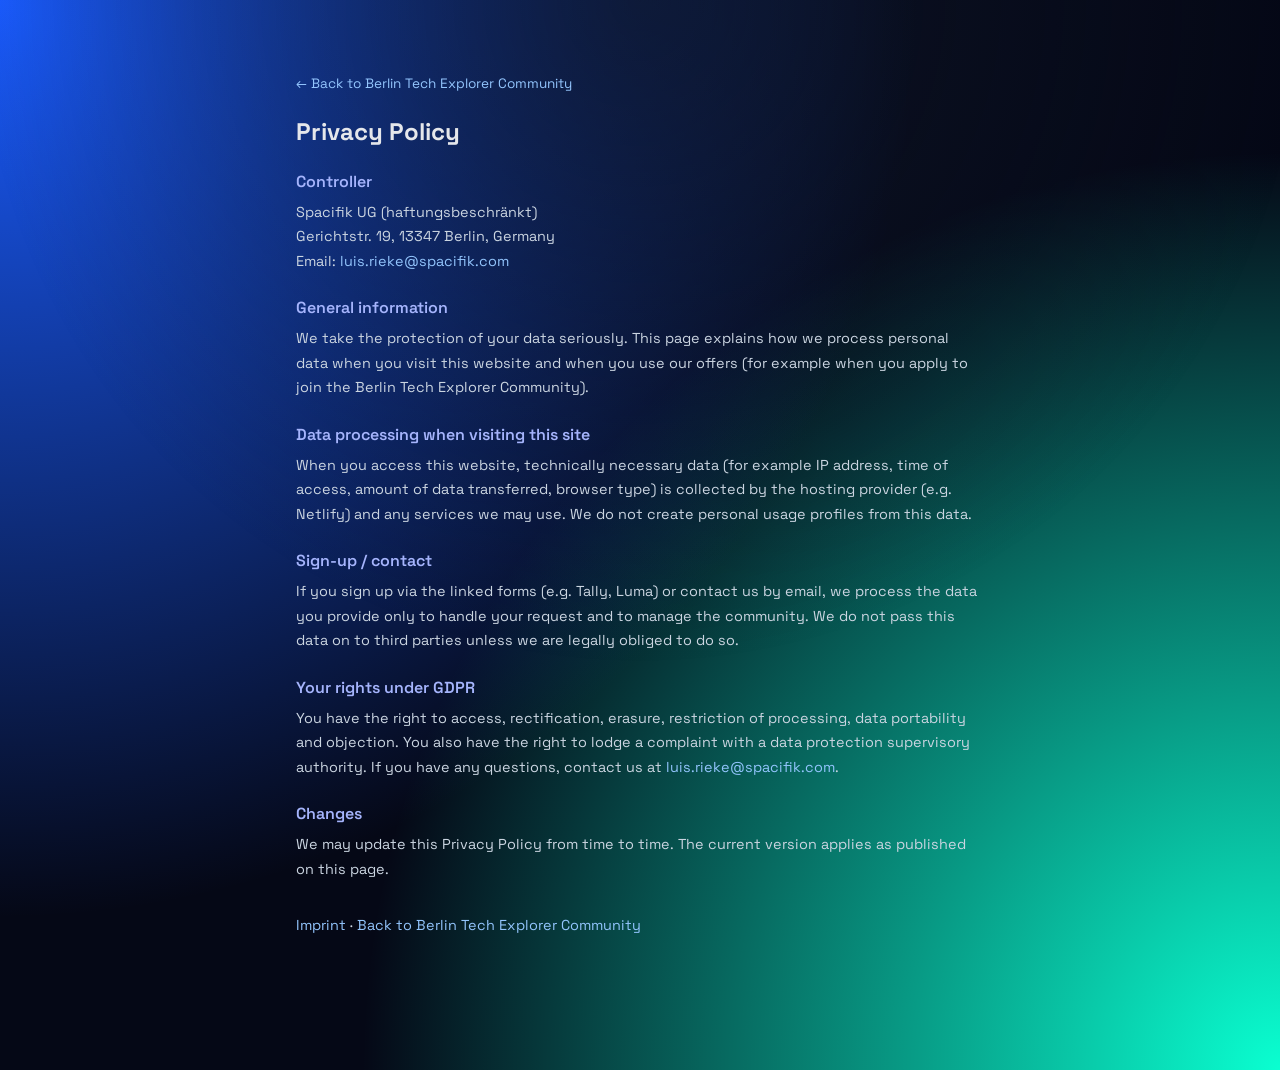
==== datenschutz.html @ fd666524 "imprint + data privacy" ====
<!DOCTYPE html>
<html lang="en">
<head>
  <meta charset="UTF-8" />
  <meta name="viewport" content="width=device-width, initial-scale=1.0" />
  <title>Privacy Policy – Berlin Tech Explorer Community</title>
  <link rel="icon" type="image/svg+xml" href="favicon.svg" />
  <link href="https://fonts.googleapis.com/css2?family=Space+Grotesk:wght@400;500;600;700&family=JetBrains+Mono:wght@400;600&display=swap" rel="stylesheet">
  <link rel="stylesheet" href="styles.css">
  <style>
    .legal-page { max-width: 720px; margin: 0 auto; padding: 2rem 1rem 4rem; }
    .legal-page h1 { font-size: 1.5rem; margin-bottom: 1.5rem; color: #e5e7eb; }
    .legal-page h2 { font-size: 1rem; font-weight: 600; color: #a5b4fc; margin: 1.5rem 0 0.5rem; }
    .legal-page p, .legal-page ul { font-size: 0.9rem; color: #cbd5e1; line-height: 1.7; margin-bottom: 0.75rem; }
    .legal-page a { color: #93c5fd; text-decoration: none; }
    .legal-page a:hover { text-decoration: underline; }
    .back-link { display: inline-block; margin-bottom: 1.5rem; font-size: 0.85rem; color: #94a3b8; }
  </style>
</head>
<body>
  <div class="legal-page">
    <a href="index.html" class="back-link">← Back to Berlin Tech Explorer Community</a>
    <h1>Privacy Policy</h1>

    <h2>Controller</h2>
    <p>Spacifik UG (haftungsbeschränkt)<br>Gerichtstr. 19, 13347 Berlin, Germany<br>Email: <a href="mailto:luis.rieke@spacifik.com">luis.rieke@spacifik.com</a></p>

    <h2>General information</h2>
    <p>We take the protection of your data seriously. This page explains how we process personal data when you visit this website and when you use our offers (for example when you apply to join the Berlin Tech Explorer Community).</p>

    <h2>Data processing when visiting this site</h2>
    <p>When you access this website, technically necessary data (for example IP address, time of access, amount of data transferred, browser type) is collected by the hosting provider (e.g. Netlify) and any services we may use. We do not create personal usage profiles from this data.</p>

    <h2>Sign-up / contact</h2>
    <p>If you sign up via the linked forms (e.g. Tally, Luma) or contact us by email, we process the data you provide only to handle your request and to manage the community. We do not pass this data on to third parties unless we are legally obliged to do so.</p>

    <h2>Your rights under GDPR</h2>
    <p>You have the right to access, rectification, erasure, restriction of processing, data portability and objection. You also have the right to lodge a complaint with a data protection supervisory authority. If you have any questions, contact us at <a href="mailto:luis.rieke@spacifik.com">luis.rieke@spacifik.com</a>.</p>

    <h2>Changes</h2>
    <p>We may update this Privacy Policy from time to time. The current version applies as published on this page.</p>

    <p style="margin-top: 2rem;"><a href="impressum.html">Imprint</a> · <a href="index.html">Back to Berlin Tech Explorer Community</a></p>
  </div>
</body>
</html>
---- styles.css ----
* {
  margin: 0;
  padding: 0;
  box-sizing: border-box;
}

body {
  font-family: 'Space Grotesk', system-ui, -apple-system, BlinkMacSystemFont, 'Segoe UI', sans-serif;
  background:
    radial-gradient(circle at top left, #1a5cff 0, transparent 55%),
    radial-gradient(circle at bottom right, #0affd1 0, transparent 55%),
    #050816;
  color: #e2e8f0;
  min-height: 100vh;
  padding: 2.5rem 1.5rem 3.5rem;
  display: flex;
  flex-direction: column;
  align-items: center;
}

body::before {
  content: '';
  position: fixed;
  inset: 0;
  background: radial-gradient(circle at top, rgba(15, 23, 42, 0.7), transparent 60%);
  pointer-events: none;
  z-index: -1;
}

header {
  text-align: center;
  margin-bottom: 3rem;
  max-width: 720px;
}

header h1 {
  font-size: clamp(2.6rem, 4vw, 3.2rem);
  font-weight: 700;
  letter-spacing: 0.03em;
  background: linear-gradient(120deg, #e5e7eb, #93c5fd, #a5f3fc);
  -webkit-background-clip: text;
  background-clip: text;
  color: transparent;
  margin-top: 0.8rem;
}

header p {
  font-size: 1.05rem;
  margin-top: 0.9rem;
  color: #94a3b8;
  line-height: 1.6;
}

.badge {
  display: inline-flex;
  align-items: center;
  gap: 0.5rem;
  padding: 0.25rem 0.8rem;
  border-radius: 999px;
  border: 1px solid rgba(148, 163, 184, 0.45);
  background: rgba(15, 23, 42, 0.7);
  font-size: 0.75rem;
  text-transform: uppercase;
  letter-spacing: 0.14em;
  color: #9ca3af;
  backdrop-filter: blur(18px);
}

.badge::before {
  content: '';
  width: 7px;
  height: 7px;
  border-radius: 999px;
  background: #22c55e;
  box-shadow: 0 0 12px rgba(34, 197, 94, 0.9);
}

.card-grid {
  width: 100%;
  max-width: 980px;
  margin: 0 auto;
  display: grid;
  grid-template-columns: repeat(3, minmax(0, 1fr));
  gap: 1.75rem;
}

@media (max-width: 960px) {
  .card-grid {
    grid-template-columns: repeat(2, minmax(0, 1fr));
  }
}

@media (max-width: 720px) {
  .card-grid {
    grid-template-columns: minmax(0, 1fr);
  }
}

.card {
  background: radial-gradient(circle at top left, rgba(56, 189, 248, 0.12), transparent 60%),
    rgba(15, 23, 42, 0.88);
  border-radius: 1.5rem;
  padding: 1.75rem 1.7rem 1.6rem;
  border: 1px solid rgba(148, 163, 184, 0.4);
  box-shadow:
    0 24px 60px rgba(15, 23, 42, 0.85),
    0 0 0 1px rgba(15, 23, 42, 0.9) inset;
  position: relative;
  overflow: hidden;
}

.card::after {
  content: '';
  position: absolute;
  inset: 0;
  background-image: radial-gradient(circle at 10% 0%, rgba(148, 163, 184, 0.12), transparent 55%),
    linear-gradient(135deg, rgba(148, 163, 184, 0.08) 0, transparent 35%);
  mix-blend-mode: screen;
  opacity: 0.9;
  pointer-events: none;
}

.card h2,
.card h3 {
  position: relative;
  z-index: 1;
}

.card h2 {
  font-size: 1.35rem;
  font-weight: 600;
  margin-bottom: 0.85rem;
  color: #e5e7eb;
}

.card h3 {
  font-size: 0.95rem;
  font-weight: 600;
  text-transform: uppercase;
  letter-spacing: 0.12em;
  color: #a5b4fc;
  margin: 1.25rem 0 0.75rem;
}

.card p,
.card ul {
  position: relative;
  z-index: 1;
}

.card p {
  font-size: 0.95rem;
  margin-bottom: 1rem;
  color: #cbd5f5;
  line-height: 1.7;
}

ul {
  padding-left: 1.1rem;
  margin-bottom: 0.5rem;
}

li {
  margin-bottom: 0.4rem;
  font-size: 0.92rem;
  color: #cbd5f5;
  line-height: 1.5;
}

.city-list {
  display: flex;
  flex-direction: column;
  gap: 0.45rem;
  margin: 0.75rem 0 1.1rem;
}

.city-tag {
  display: flex;
  flex-direction: column;
  align-items: flex-start;
  padding: 0.55rem 0.75rem;
  border-radius: 0.9rem;
  border: 1px solid rgba(148, 163, 184, 0.4);
  background: radial-gradient(circle at top left, rgba(59, 130, 246, 0.2), transparent 55%);
}

.city-tag .city {
  font-size: 0.86rem;
  font-weight: 600;
  text-transform: uppercase;
  letter-spacing: 0.16em;
  color: #e5e7eb;
}

.city-tag .meta {
  font-size: 0.8rem;
  color: #9ca3af;
  margin-top: 0.15rem;
}

.cta {
  position: relative;
  z-index: 1;
  display: inline-flex;
  flex-direction: column;
  align-items: flex-start;
  gap: 0.15rem;
  margin-top: 1.1rem;
  padding: 0.9rem 1.1rem;
  border-radius: 0.9rem;
  background: linear-gradient(120deg, #22c55e, #0ea5e9);
  color: #020617;
  text-decoration: none;
  font-size: 0.95rem;
  font-weight: 600;
  box-shadow: 0 14px 30px rgba(34, 197, 94, 0.45);
  transform: translateY(0);
  transition:
    transform 150ms ease-out,
    box-shadow 150ms ease-out,
    filter 150ms ease-out;
}

.cta:hover {
  transform: translateY(-1px);
  box-shadow: 0 20px 40px rgba(34, 197, 94, 0.6);
  filter: saturate(1.15);
}

.cta-meta {
  font-family: 'JetBrains Mono', ui-monospace, SFMono-Regular, Menlo, Monaco, Consolas, 'Liberation Mono', 'Courier New',
    monospace;
  font-size: 0.7rem;
  text-transform: uppercase;
  letter-spacing: 0.14em;
  opacity: 0.9;
}

footer {
  text-align: center;
  margin-top: 4rem;
}

.footer-credit {
  display: inline-block;
  font-size: 0.95rem;
  color: #e2e8f0;
  margin: 0.75rem auto 0;
  padding: 0.5rem 1rem;
  border-radius: 999px;
  background: rgba(2, 6, 23, 0.85);
  border: 1px solid rgba(148, 163, 184, 0.25);
  backdrop-filter: blur(10px);
  letter-spacing: 0.02em;
  font-weight: 500;
  box-shadow: 0 4px 12px rgba(0, 0, 0, 0.4);
}

.footer-credit a {
  color: #f0fdfa;
  text-decoration: none;
  font-weight: 600;
  transition: color 0.15s ease;
}

.footer-credit a:hover {
  color: #fff;
}

.footer-legal {
  margin-top: 1rem;
  font-size: 0.8rem;
  color: #64748b;
  letter-spacing: 0.02em;
}

.footer-legal a {
  color: #94a3b8;
  text-decoration: none;
  transition: color 0.15s ease;
}

.footer-legal a:hover {
  color: #cbd5e1;
}

.footer-legal-sep {
  color: #475569;
  pointer-events: none;
}

/* Event hero banner */
.event-hero {
  width: 100%;
  max-width: 980px;
  margin: 0 auto 2.5rem;
  background: radial-gradient(circle at top left, rgba(56, 189, 248, 0.18), transparent 60%),
    rgba(15, 23, 42, 0.94);
  border-radius: 1.75rem;
  border: 1px solid rgba(148, 163, 184, 0.5);
  box-shadow:
    0 28px 70px rgba(15, 23, 42, 0.9),
    0 0 0 1px rgba(15, 23, 42, 0.95) inset;
  padding: 1.6rem 1.6rem 1.7rem;
  position: relative;
  overflow: hidden;
}

.event-hero::after {
  content: '';
  position: absolute;
  inset: 0;
  background-image:
    radial-gradient(circle at 0% 0%, rgba(148, 163, 184, 0.18), transparent 55%),
    linear-gradient(135deg, rgba(148, 163, 184, 0.12) 0, transparent 40%);
  mix-blend-mode: screen;
  opacity: 0.9;
  pointer-events: none;
}

.event-hero-content {
  position: relative;
  z-index: 1;
}

.event-tag {
  display: inline-flex;
  align-items: center;
  gap: 0.4rem;
  padding: 0.25rem 0.7rem;
  border-radius: 999px;
  border: 1px solid rgba(148, 163, 184, 0.6);
  background: rgba(15, 23, 42, 0.85);
  font-size: 0.7rem;
  text-transform: uppercase;
  letter-spacing: 0.14em;
  color: #9ca3af;
  margin-bottom: 0.7rem;
}

.event-tag::before {
  content: '';
  width: 7px;
  height: 7px;
  border-radius: 999px;
  background: #f97316;
  box-shadow: 0 0 12px rgba(249, 115, 22, 0.9);
}

.event-hero h2 {
  font-size: clamp(1.65rem, 3vw, 2rem);
  font-weight: 600;
  color: #e5e7eb;
  margin-bottom: 0.6rem;
}

.event-subtitle {
  font-size: 0.98rem;
  color: #cbd5f5;
  line-height: 1.7;
  max-width: 44rem;
  margin-bottom: 1.1rem;
}

.event-meta {
  display: grid;
  grid-template-columns: repeat(3, minmax(0, 1fr));
  gap: 0.85rem;
  margin-bottom: 1rem;
}

.event-meta-item {
  padding: 0.7rem 0.8rem;
  border-radius: 0.9rem;
  border: 1px solid rgba(148, 163, 184, 0.45);
  background: radial-gradient(circle at top left, rgba(59, 130, 246, 0.13), transparent 60%);
}

.event-meta-item .label {
  display: block;
  font-size: 0.7rem;
  text-transform: uppercase;
  letter-spacing: 0.16em;
  color: #9ca3af;
  margin-bottom: 0.15rem;
}

.event-meta-item .value {
  font-size: 0.86rem;
  color: #e5e7eb;
}

.event-points {
  margin: 0.85rem 0 1.1rem;
  padding-left: 1.1rem;
}

.event-points li {
  font-size: 0.9rem;
}

.event-actions {
  display: flex;
  flex-wrap: wrap;
  gap: 0.75rem;
  align-items: center;
}

.event-cta {
  margin-top: 0.4rem;
}

@media (max-width: 720px) {
  .event-hero {
    padding: 1.25rem 1.1rem 1.35rem;
    margin-bottom: 2.2rem;
  }

  .event-meta {
    grid-template-columns: minmax(0, 1fr);
  }

  .event-subtitle {
    font-size: 0.94rem;
  }
}
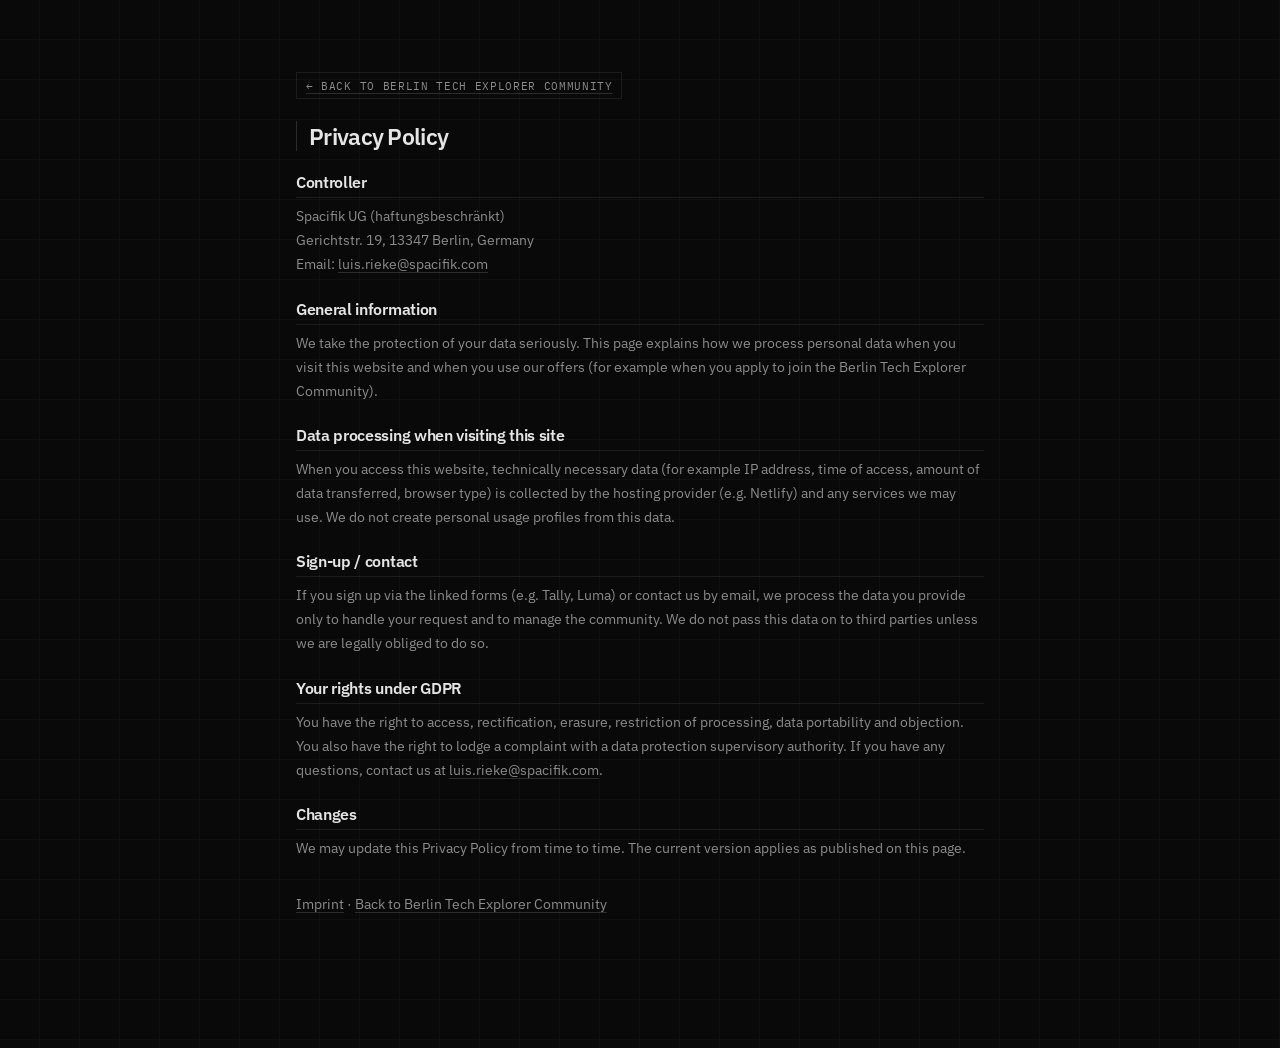
==== commit 39f9f9cf: "redesign + calendar added" ====
--- a/datenschutz.html
+++ b/datenschutz.html
@@ -5,17 +5,8 @@
   <meta name="viewport" content="width=device-width, initial-scale=1.0" />
   <title>Privacy Policy – Berlin Tech Explorer Community</title>
   <link rel="icon" type="image/svg+xml" href="favicon.svg" />
-  <link href="https://fonts.googleapis.com/css2?family=Space+Grotesk:wght@400;500;600;700&family=JetBrains+Mono:wght@400;600&display=swap" rel="stylesheet">
+  <link href="https://fonts.googleapis.com/css2?family=IBM+Plex+Mono:wght@400;500;600&family=IBM+Plex+Sans:wght@400;500;600&display=swap" rel="stylesheet">
   <link rel="stylesheet" href="styles.css">
-  <style>
-    .legal-page { max-width: 720px; margin: 0 auto; padding: 2rem 1rem 4rem; }
-    .legal-page h1 { font-size: 1.5rem; margin-bottom: 1.5rem; color: #e5e7eb; }
-    .legal-page h2 { font-size: 1rem; font-weight: 600; color: #a5b4fc; margin: 1.5rem 0 0.5rem; }
-    .legal-page p, .legal-page ul { font-size: 0.9rem; color: #cbd5e1; line-height: 1.7; margin-bottom: 0.75rem; }
-    .legal-page a { color: #93c5fd; text-decoration: none; }
-    .legal-page a:hover { text-decoration: underline; }
-    .back-link { display: inline-block; margin-bottom: 1.5rem; font-size: 0.85rem; color: #94a3b8; }
-  </style>
 </head>
 <body>
   <div class="legal-page">
--- a/styles.css
+++ b/styles.css
@@ -1,3 +1,16 @@
+:root {
+  --bg: #090909;
+  --surface: #090909;
+  --grid-line: rgba(255, 255, 255, 0.028);
+  --text: #e5e5e5;
+  --text-muted: #8c8c8c;
+  --text-dim: #5c5c5c;
+  --border: rgba(255, 255, 255, 0.08);
+  --border-strong: rgba(255, 255, 255, 0.14);
+  --mono: 'IBM Plex Mono', 'JetBrains Mono', ui-monospace, monospace;
+  --sans: 'IBM Plex Sans', system-ui, sans-serif;
+}
+
 * {
   margin: 0;
   padding: 0;
@@ -5,12 +18,14 @@
 }
 
 body {
-  font-family: 'Space Grotesk', system-ui, -apple-system, BlinkMacSystemFont, 'Segoe UI', sans-serif;
-  background:
-    radial-gradient(circle at top left, #1a5cff 0, transparent 55%),
-    radial-gradient(circle at bottom right, #0affd1 0, transparent 55%),
-    #050816;
-  color: #e2e8f0;
+  font-family: var(--sans);
+  background-color: var(--bg);
+  background-image:
+    linear-gradient(var(--grid-line) 1px, transparent 1px),
+    linear-gradient(90deg, var(--grid-line) 1px, transparent 1px);
+  background-size: 40px 40px, 40px 40px;
+  background-position: -1px -1px;
+  color: var(--text);
   min-height: 100vh;
   padding: 2.5rem 1.5rem 3.5rem;
   display: flex;
@@ -18,61 +33,71 @@
   align-items: center;
 }
 
-body::before {
-  content: '';
-  position: fixed;
-  inset: 0;
-  background: radial-gradient(circle at top, rgba(15, 23, 42, 0.7), transparent 60%);
-  pointer-events: none;
-  z-index: -1;
-}
-
 header {
-  text-align: center;
-  margin-bottom: 3rem;
+  text-align: left;
+  margin-bottom: 2.5rem;
   max-width: 720px;
+  width: 100%;
+  padding-left: 0.75rem;
+  border-left: 1px solid var(--border-strong);
+  position: relative;
 }
 
 header h1 {
-  font-size: clamp(2.6rem, 4vw, 3.2rem);
-  font-weight: 700;
-  letter-spacing: 0.03em;
-  background: linear-gradient(120deg, #e5e7eb, #93c5fd, #a5f3fc);
-  -webkit-background-clip: text;
-  background-clip: text;
-  color: transparent;
-  margin-top: 0.8rem;
+  font-size: clamp(1.85rem, 4vw, 2.5rem);
+  font-weight: 600;
+  letter-spacing: -0.03em;
+  color: var(--text);
+  margin-top: 0.5rem;
+  line-height: 1.15;
 }
 
 header p {
-  font-size: 1.05rem;
-  margin-top: 0.9rem;
-  color: #94a3b8;
-  line-height: 1.6;
+  font-size: 0.98rem;
+  margin-top: 0.75rem;
+  color: var(--text-muted);
+  line-height: 1.65;
+  max-width: 62ch;
+}
+
+header .header-luma-cta {
+  margin-top: 1.25rem;
+  align-items: flex-start;
+  text-align: left;
 }
 
 .badge {
   display: inline-flex;
   align-items: center;
-  gap: 0.5rem;
-  padding: 0.25rem 0.8rem;
-  border-radius: 999px;
-  border: 1px solid rgba(148, 163, 184, 0.45);
-  background: rgba(15, 23, 42, 0.7);
-  font-size: 0.75rem;
-  text-transform: uppercase;
-  letter-spacing: 0.14em;
-  color: #9ca3af;
-  backdrop-filter: blur(18px);
+  gap: 0.45rem;
+  padding: 0.3rem 0.55rem;
+  border-radius: 0;
+  border: 1px solid var(--border);
+  background: transparent;
+  font-family: var(--mono);
+  font-size: 0.62rem;
+  text-transform: uppercase;
+  letter-spacing: 0.16em;
+  color: var(--text-dim);
 }
 
 .badge::before {
   content: '';
-  width: 7px;
-  height: 7px;
-  border-radius: 999px;
-  background: #22c55e;
-  box-shadow: 0 0 12px rgba(34, 197, 94, 0.9);
+  width: 5px;
+  height: 5px;
+  border-radius: 0;
+  background: var(--text-dim);
+}
+
+.card-label {
+  display: block;
+  font-family: var(--mono);
+  font-size: 0.62rem;
+  font-weight: 500;
+  letter-spacing: 0.18em;
+  text-transform: uppercase;
+  color: var(--text-dim);
+  margin-bottom: 0.45rem;
 }
 
 .card-grid {
@@ -81,7 +106,10 @@
   margin: 0 auto;
   display: grid;
   grid-template-columns: repeat(3, minmax(0, 1fr));
-  gap: 1.75rem;
+  gap: 1px;
+  background: var(--border);
+  border: 1px solid var(--border);
+  padding: 1px;
 }
 
 @media (max-width: 960px) {
@@ -97,27 +125,13 @@
 }
 
 .card {
-  background: radial-gradient(circle at top left, rgba(56, 189, 248, 0.12), transparent 60%),
-    rgba(15, 23, 42, 0.88);
-  border-radius: 1.5rem;
-  padding: 1.75rem 1.7rem 1.6rem;
-  border: 1px solid rgba(148, 163, 184, 0.4);
-  box-shadow:
-    0 24px 60px rgba(15, 23, 42, 0.85),
-    0 0 0 1px rgba(15, 23, 42, 0.9) inset;
-  position: relative;
-  overflow: hidden;
-}
-
-.card::after {
-  content: '';
-  position: absolute;
-  inset: 0;
-  background-image: radial-gradient(circle at 10% 0%, rgba(148, 163, 184, 0.12), transparent 55%),
-    linear-gradient(135deg, rgba(148, 163, 184, 0.08) 0, transparent 35%);
-  mix-blend-mode: screen;
-  opacity: 0.9;
-  pointer-events: none;
+  background: var(--surface);
+  border-radius: 0;
+  padding: 1.5rem 1.4rem 1.4rem;
+  border: none;
+  box-shadow: none;
+  position: relative;
+  overflow: visible;
 }
 
 .card h2,
@@ -127,19 +141,23 @@
 }
 
 .card h2 {
-  font-size: 1.35rem;
-  font-weight: 600;
-  margin-bottom: 0.85rem;
-  color: #e5e7eb;
+  font-size: 1.1rem;
+  font-weight: 600;
+  margin-bottom: 0.65rem;
+  color: var(--text);
+  letter-spacing: -0.02em;
 }
 
 .card h3 {
-  font-size: 0.95rem;
-  font-weight: 600;
-  text-transform: uppercase;
-  letter-spacing: 0.12em;
-  color: #a5b4fc;
-  margin: 1.25rem 0 0.75rem;
+  font-family: var(--mono);
+  font-size: 0.68rem;
+  font-weight: 500;
+  text-transform: uppercase;
+  letter-spacing: 0.14em;
+  color: var(--text-dim);
+  margin: 1rem 0 0.55rem;
+  padding-top: 0.75rem;
+  border-top: 1px solid var(--border);
 }
 
 .card p,
@@ -149,53 +167,74 @@
 }
 
 .card p {
-  font-size: 0.95rem;
-  margin-bottom: 1rem;
-  color: #cbd5f5;
-  line-height: 1.7;
+  font-size: 0.92rem;
+  margin-bottom: 0.85rem;
+  color: var(--text-muted);
+  line-height: 1.65;
 }
 
 ul {
-  padding-left: 1.1rem;
+  padding-left: 0;
   margin-bottom: 0.5rem;
+  list-style: none;
 }
 
 li {
-  margin-bottom: 0.4rem;
-  font-size: 0.92rem;
-  color: #cbd5f5;
-  line-height: 1.5;
+  margin-bottom: 0.5rem;
+  font-size: 0.88rem;
+  color: var(--text-muted);
+  line-height: 1.55;
+  padding-left: 0.85rem;
+  position: relative;
+}
+
+li::before {
+  content: '–';
+  position: absolute;
+  left: 0;
+  font-family: var(--mono);
+  font-size: 0.7rem;
+  color: var(--text-dim);
 }
 
 .city-list {
   display: flex;
   flex-direction: column;
-  gap: 0.45rem;
-  margin: 0.75rem 0 1.1rem;
+  gap: 0;
+  margin: 0.55rem 0 0.9rem;
+  border: 1px solid var(--border);
 }
 
 .city-tag {
-  display: flex;
-  flex-direction: column;
-  align-items: flex-start;
-  padding: 0.55rem 0.75rem;
-  border-radius: 0.9rem;
-  border: 1px solid rgba(148, 163, 184, 0.4);
-  background: radial-gradient(circle at top left, rgba(59, 130, 246, 0.2), transparent 55%);
+  display: grid;
+  grid-template-columns: auto 1fr;
+  align-items: baseline;
+  gap: 0.65rem 1rem;
+  padding: 0.55rem 0.65rem;
+  border-radius: 0;
+  border: none;
+  border-bottom: 1px solid var(--border);
+  background: transparent;
+}
+
+.city-tag:last-child {
+  border-bottom: none;
 }
 
 .city-tag .city {
-  font-size: 0.86rem;
-  font-weight: 600;
-  text-transform: uppercase;
-  letter-spacing: 0.16em;
-  color: #e5e7eb;
+  font-family: var(--mono);
+  font-size: 0.68rem;
+  font-weight: 600;
+  text-transform: uppercase;
+  letter-spacing: 0.12em;
+  color: var(--text);
 }
 
 .city-tag .meta {
-  font-size: 0.8rem;
-  color: #9ca3af;
-  margin-top: 0.15rem;
+  font-family: var(--mono);
+  font-size: 0.65rem;
+  color: var(--text-dim);
+  letter-spacing: 0.03em;
 }
 
 .cta {
@@ -204,223 +243,221 @@
   display: inline-flex;
   flex-direction: column;
   align-items: flex-start;
-  gap: 0.15rem;
-  margin-top: 1.1rem;
-  padding: 0.9rem 1.1rem;
-  border-radius: 0.9rem;
-  background: linear-gradient(120deg, #22c55e, #0ea5e9);
-  color: #020617;
+  gap: 0.2rem;
+  margin-top: 0.9rem;
+  padding: 0.65rem 0.85rem;
+  border-radius: 0;
+  background: transparent;
+  border: 1px solid var(--border-strong);
+  color: var(--text);
   text-decoration: none;
-  font-size: 0.95rem;
-  font-weight: 600;
-  box-shadow: 0 14px 30px rgba(34, 197, 94, 0.45);
-  transform: translateY(0);
+  font-family: var(--mono);
+  font-size: 0.75rem;
+  font-weight: 500;
+  letter-spacing: 0.08em;
+  text-transform: uppercase;
   transition:
-    transform 150ms ease-out,
-    box-shadow 150ms ease-out,
-    filter 150ms ease-out;
+    background 120ms ease,
+    border-color 120ms ease,
+    color 120ms ease;
 }
 
 .cta:hover {
-  transform: translateY(-1px);
-  box-shadow: 0 20px 40px rgba(34, 197, 94, 0.6);
-  filter: saturate(1.15);
+  background: rgba(255, 255, 255, 0.04);
+  border-color: rgba(255, 255, 255, 0.22);
+  color: var(--text);
 }
 
 .cta-meta {
-  font-family: 'JetBrains Mono', ui-monospace, SFMono-Regular, Menlo, Monaco, Consolas, 'Liberation Mono', 'Courier New',
-    monospace;
-  font-size: 0.7rem;
+  font-family: var(--mono);
+  font-size: 0.58rem;
   text-transform: uppercase;
   letter-spacing: 0.14em;
-  opacity: 0.9;
+  color: var(--text-dim);
 }
 
 footer {
   text-align: center;
-  margin-top: 4rem;
+  margin-top: 3rem;
+  padding-top: 1.75rem;
+  border-top: 1px solid var(--border);
+  width: 100%;
+  max-width: 980px;
+}
+
+.profile-img {
+  width: 80px;
+  height: 80px;
+  border-radius: 0;
+  object-fit: cover;
+  margin: 0 auto 0.85rem;
+  display: block;
+  border: 1px solid var(--border-strong);
 }
 
 .footer-credit {
   display: inline-block;
-  font-size: 0.95rem;
-  color: #e2e8f0;
-  margin: 0.75rem auto 0;
-  padding: 0.5rem 1rem;
-  border-radius: 999px;
-  background: rgba(2, 6, 23, 0.85);
-  border: 1px solid rgba(148, 163, 184, 0.25);
-  backdrop-filter: blur(10px);
-  letter-spacing: 0.02em;
+  font-size: 0.88rem;
+  color: var(--text-muted);
+  margin: 0.4rem auto 0;
+  padding: 0.35rem 0.65rem;
+  border-radius: 0;
+  background: transparent;
+  border: none;
+  letter-spacing: 0.01em;
   font-weight: 500;
-  box-shadow: 0 4px 12px rgba(0, 0, 0, 0.4);
 }
 
 .footer-credit a {
-  color: #f0fdfa;
+  color: var(--text);
   text-decoration: none;
-  font-weight: 600;
-  transition: color 0.15s ease;
+  border-bottom: 1px solid var(--border-strong);
+  transition: border-color 0.15s ease, color 0.15s ease;
 }
 
 .footer-credit a:hover {
-  color: #fff;
+  color: var(--text);
+  border-bottom-color: var(--text-muted);
 }
 
 .footer-legal {
-  margin-top: 1rem;
-  font-size: 0.8rem;
-  color: #64748b;
-  letter-spacing: 0.02em;
+  margin-top: 0.85rem;
+  font-family: var(--mono);
+  font-size: 0.68rem;
+  color: var(--text-dim);
+  letter-spacing: 0.05em;
 }
 
 .footer-legal a {
-  color: #94a3b8;
+  color: var(--text-muted);
   text-decoration: none;
   transition: color 0.15s ease;
 }
 
 .footer-legal a:hover {
-  color: #cbd5e1;
+  color: var(--text);
 }
 
 .footer-legal-sep {
-  color: #475569;
+  color: var(--border-strong);
   pointer-events: none;
 }
 
-/* Event hero banner */
-.event-hero {
+/* Supported events section */
+.supported-events {
   width: 100%;
   max-width: 980px;
-  margin: 0 auto 2.5rem;
-  background: radial-gradient(circle at top left, rgba(56, 189, 248, 0.18), transparent 60%),
-    rgba(15, 23, 42, 0.94);
-  border-radius: 1.75rem;
-  border: 1px solid rgba(148, 163, 184, 0.5);
-  box-shadow:
-    0 28px 70px rgba(15, 23, 42, 0.9),
-    0 0 0 1px rgba(15, 23, 42, 0.95) inset;
-  padding: 1.6rem 1.6rem 1.7rem;
-  position: relative;
-  overflow: hidden;
-}
-
-.event-hero::after {
-  content: '';
-  position: absolute;
-  inset: 0;
-  background-image:
-    radial-gradient(circle at 0% 0%, rgba(148, 163, 184, 0.18), transparent 55%),
-    linear-gradient(135deg, rgba(148, 163, 184, 0.12) 0, transparent 40%);
-  mix-blend-mode: screen;
-  opacity: 0.9;
-  pointer-events: none;
-}
-
-.event-hero-content {
+  margin: 0 auto 0;
+  background: var(--surface);
+  border-radius: 0;
+  border: 1px solid var(--border);
+  border-top: none;
+  padding: 1.35rem 1.35rem 1.45rem;
+  position: relative;
+  overflow: visible;
+  text-align: left;
+}
+
+.supported-events-content {
   position: relative;
   z-index: 1;
-}
-
-.event-tag {
+  padding-left: 0.65rem;
+  border-left: 1px solid var(--border);
+}
+
+.supported-events h2 {
+  font-size: clamp(1.05rem, 2.5vw, 1.3rem);
+  font-weight: 600;
+  color: var(--text);
+  margin-bottom: 0.4rem;
+  letter-spacing: -0.02em;
+}
+
+.supported-events-subtitle {
+  font-size: 0.9rem;
+  color: var(--text-muted);
+  line-height: 1.65;
+  margin-bottom: 1rem;
+  max-width: 52ch;
+}
+
+@media (max-width: 720px) {
+  .supported-events {
+    padding: 1.1rem 1rem 1.2rem;
+  }
+
+  header {
+    text-align: left;
+  }
+}
+
+/* Legal pages (impressum, datenschutz) */
+.legal-page {
+  max-width: 720px;
+  margin: 0 auto;
+  padding: 2rem 1rem 4rem;
+  text-align: left;
+  width: 100%;
+}
+
+.legal-page h1 {
+  font-size: 1.45rem;
+  margin-bottom: 1.35rem;
+  color: var(--text);
+  font-weight: 600;
+  letter-spacing: -0.03em;
+  border-left: 1px solid var(--border-strong);
+  padding-left: 0.75rem;
+}
+
+.legal-page h2 {
+  font-family: var(--sans);
+  font-size: 1rem;
+  font-weight: 600;
+  letter-spacing: -0.02em;
+  color: var(--text);
+  margin: 1.35rem 0 0.45rem;
+  padding-bottom: 0.3rem;
+  border-bottom: 1px solid var(--border);
+}
+
+.legal-page p,
+.legal-page ul {
+  font-size: 0.88rem;
+  color: var(--text-muted);
+  line-height: 1.7;
+  margin-bottom: 0.7rem;
+}
+
+.legal-page a {
+  color: var(--text-muted);
+  text-decoration: underline;
+  text-decoration-color: var(--border-strong);
+  text-underline-offset: 3px;
+}
+
+.legal-page a:hover {
+  color: var(--text);
+  text-decoration-color: var(--text-dim);
+}
+
+.back-link {
   display: inline-flex;
   align-items: center;
-  gap: 0.4rem;
-  padding: 0.25rem 0.7rem;
-  border-radius: 999px;
-  border: 1px solid rgba(148, 163, 184, 0.6);
-  background: rgba(15, 23, 42, 0.85);
+  margin-bottom: 1.35rem;
+  font-family: var(--mono);
   font-size: 0.7rem;
-  text-transform: uppercase;
-  letter-spacing: 0.14em;
-  color: #9ca3af;
-  margin-bottom: 0.7rem;
-}
-
-.event-tag::before {
-  content: '';
-  width: 7px;
-  height: 7px;
-  border-radius: 999px;
-  background: #f97316;
-  box-shadow: 0 0 12px rgba(249, 115, 22, 0.9);
-}
-
-.event-hero h2 {
-  font-size: clamp(1.65rem, 3vw, 2rem);
-  font-weight: 600;
-  color: #e5e7eb;
-  margin-bottom: 0.6rem;
-}
-
-.event-subtitle {
-  font-size: 0.98rem;
-  color: #cbd5f5;
-  line-height: 1.7;
-  max-width: 44rem;
-  margin-bottom: 1.1rem;
-}
-
-.event-meta {
-  display: grid;
-  grid-template-columns: repeat(3, minmax(0, 1fr));
-  gap: 0.85rem;
-  margin-bottom: 1rem;
-}
-
-.event-meta-item {
-  padding: 0.7rem 0.8rem;
-  border-radius: 0.9rem;
-  border: 1px solid rgba(148, 163, 184, 0.45);
-  background: radial-gradient(circle at top left, rgba(59, 130, 246, 0.13), transparent 60%);
-}
-
-.event-meta-item .label {
-  display: block;
-  font-size: 0.7rem;
-  text-transform: uppercase;
-  letter-spacing: 0.16em;
-  color: #9ca3af;
-  margin-bottom: 0.15rem;
-}
-
-.event-meta-item .value {
-  font-size: 0.86rem;
-  color: #e5e7eb;
-}
-
-.event-points {
-  margin: 0.85rem 0 1.1rem;
-  padding-left: 1.1rem;
-}
-
-.event-points li {
-  font-size: 0.9rem;
-}
-
-.event-actions {
-  display: flex;
-  flex-wrap: wrap;
-  gap: 0.75rem;
-  align-items: center;
-}
-
-.event-cta {
-  margin-top: 0.4rem;
-}
-
-@media (max-width: 720px) {
-  .event-hero {
-    padding: 1.25rem 1.1rem 1.35rem;
-    margin-bottom: 2.2rem;
-  }
-
-  .event-meta {
-    grid-template-columns: minmax(0, 1fr);
-  }
-
-  .event-subtitle {
-    font-size: 0.94rem;
-  }
-}+  letter-spacing: 0.06em;
+  text-transform: uppercase;
+  color: var(--text-dim);
+  text-decoration: none;
+  border: 1px solid var(--border);
+  padding: 0.35rem 0.55rem;
+  transition: border-color 0.15s ease, color 0.15s ease;
+}
+
+.back-link:hover {
+  color: var(--text-muted);
+  border-color: var(--border-strong);
+  text-decoration: none;
+}
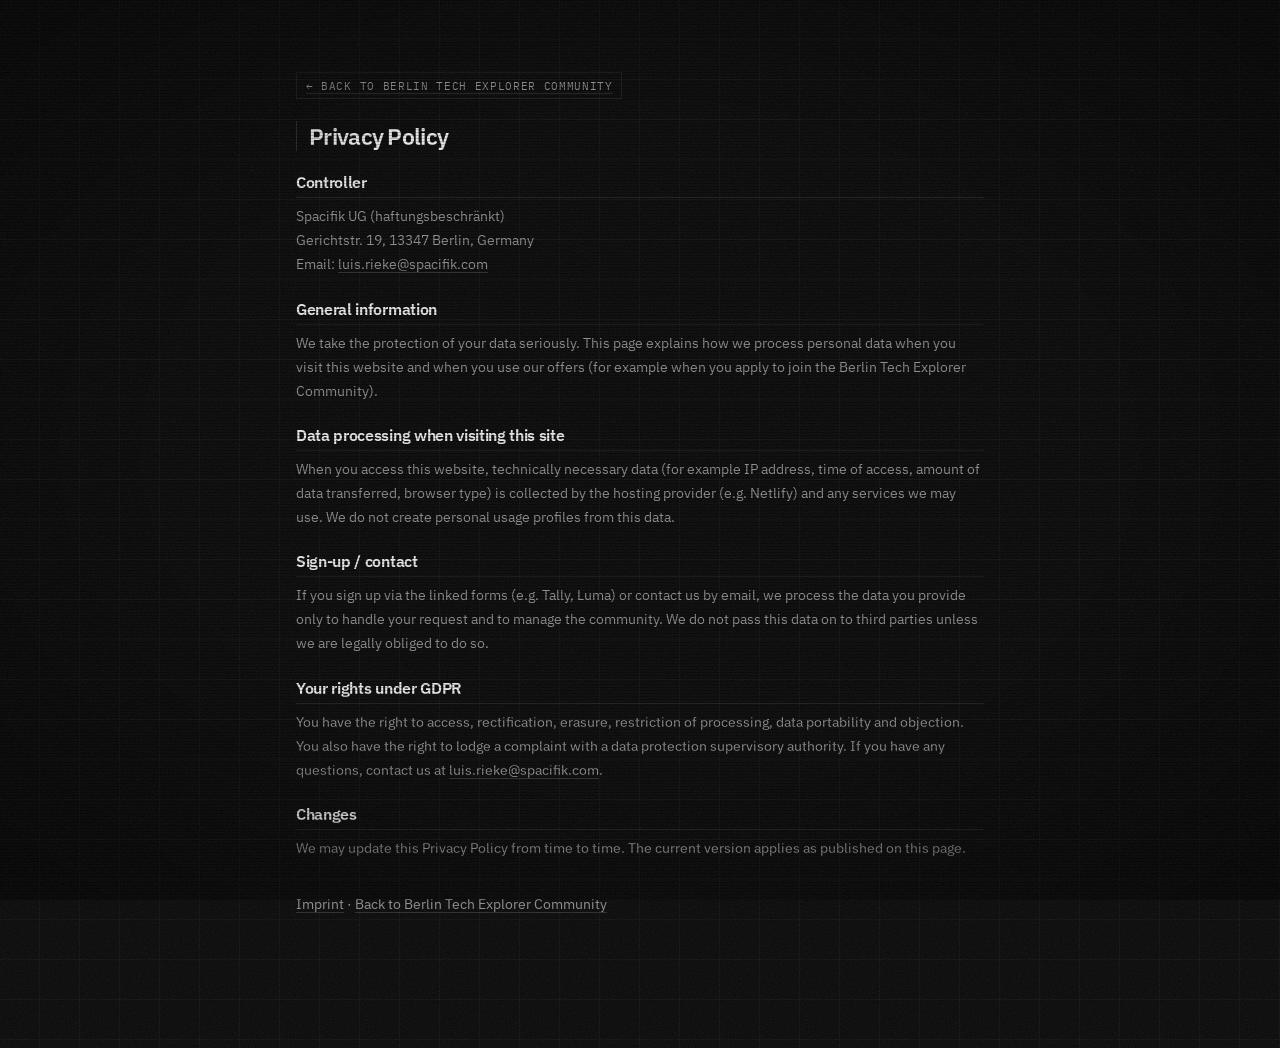
==== commit 14f70097: "caching fix" ====
--- a/datenschutz.html
+++ b/datenschutz.html
@@ -6,7 +6,7 @@
   <title>Privacy Policy – Berlin Tech Explorer Community</title>
   <link rel="icon" type="image/svg+xml" href="favicon.svg" />
   <link href="https://fonts.googleapis.com/css2?family=IBM+Plex+Mono:wght@400;500;600&family=IBM+Plex+Sans:wght@400;500;600&display=swap" rel="stylesheet">
-  <link rel="stylesheet" href="styles.css">
+  <link rel="stylesheet" href="styles.css?v=b33bebff">
 </head>
 <body>
   <div class="legal-page">
--- a/styles.css
+++ b/styles.css
@@ -9,6 +9,88 @@
   --border-strong: rgba(255, 255, 255, 0.14);
   --mono: 'IBM Plex Mono', 'JetBrains Mono', ui-monospace, monospace;
   --sans: 'IBM Plex Sans', system-ui, sans-serif;
+  --noise: url("data:image/svg+xml,%3Csvg xmlns='http://www.w3.org/2000/svg' width='220' height='220'%3E%3Cfilter id='n'%3E%3CfeTurbulence type='fractalNoise' baseFrequency='0.85' numOctaves='3' stitchTiles='stitch'/%3E%3CfeColorMatrix values='0 0 0 0 1 0 0 0 0 1 0 0 0 0 1 0 0 0 1 0'/%3E%3C/filter%3E%3Crect width='100%25' height='100%25' filter='url(%23n)'/%3E%3C/svg%3E");
+}
+
+/* Atmosphere: grain, scanlines, vignette, scan sweep */
+html::before {
+  content: '';
+  position: fixed;
+  inset: 0;
+  z-index: 60;
+  pointer-events: none;
+  background: radial-gradient(ellipse at center, transparent 55%, rgba(0, 0, 0, 0.55) 100%);
+}
+
+html::after {
+  content: '';
+  position: fixed;
+  left: 0;
+  right: 0;
+  top: 0;
+  height: 22vh;
+  z-index: 61;
+  pointer-events: none;
+  background: linear-gradient(to bottom, transparent, rgba(255, 255, 255, 0.025) 50%, transparent);
+  transform: translateY(-30vh);
+  animation: scan-sweep 9s linear infinite;
+}
+
+body::before {
+  content: '';
+  position: fixed;
+  inset: -50%;
+  z-index: 62;
+  pointer-events: none;
+  background-image: var(--noise);
+  background-size: 220px 220px;
+  opacity: 0.07;
+  animation: grain 0.6s steps(6) infinite;
+}
+
+body::after {
+  content: '';
+  position: fixed;
+  inset: 0;
+  z-index: 63;
+  pointer-events: none;
+  background: repeating-linear-gradient(to bottom,
+      rgba(0, 0, 0, 0.22) 0,
+      rgba(0, 0, 0, 0.22) 1px,
+      transparent 1px,
+      transparent 3px);
+}
+
+.tv-static {
+  position: fixed;
+  inset: 0;
+  width: 100%;
+  height: 100%;
+  z-index: 64;
+  pointer-events: none;
+  opacity: 0;
+  mix-blend-mode: screen;
+  image-rendering: pixelated;
+}
+
+@keyframes grain {
+  0% { transform: translate(0, 0); }
+  17% { transform: translate(-4%, 3%); }
+  33% { transform: translate(3%, -5%); }
+  50% { transform: translate(-6%, -2%); }
+  67% { transform: translate(5%, 4%); }
+  83% { transform: translate(-2%, 6%); }
+  100% { transform: translate(0, 0); }
+}
+
+@keyframes scan-sweep {
+  0% { transform: translateY(-30vh); }
+  100% { transform: translateY(110vh); }
+}
+
+@keyframes grid-drift {
+  from { background-position: -1px -1px, -1px -1px; }
+  to { background-position: -1px 39px, 39px -1px; }
 }
 
 * {
@@ -25,6 +107,7 @@
     linear-gradient(90deg, var(--grid-line) 1px, transparent 1px);
   background-size: 40px 40px, 40px 40px;
   background-position: -1px -1px;
+  animation: grid-drift 6s linear infinite;
   color: var(--text);
   min-height: 100vh;
   padding: 2.5rem 1.5rem 3.5rem;
@@ -60,8 +143,29 @@
   max-width: 62ch;
 }
 
-header .header-luma-cta {
+header .founder-note {
+  font-size: 0.9rem;
+  padding-left: 0.75rem;
+  border-left: 2px solid var(--border-strong);
+}
+
+header .founder-note a {
+  color: var(--text);
+  text-decoration: underline;
+}
+
+.luma-calendars {
+  display: flex;
+  flex-wrap: wrap;
+  gap: 0.6rem;
+}
+
+header .luma-calendars {
   margin-top: 1.25rem;
+}
+
+.luma-calendars .cta {
+  margin-top: 0;
   align-items: flex-start;
   text-align: left;
 }
@@ -85,8 +189,88 @@
   content: '';
   width: 5px;
   height: 5px;
-  border-radius: 0;
-  background: var(--text-dim);
+  border-radius: 50%;
+  background: var(--text);
+  box-shadow: 0 0 6px rgba(255, 255, 255, 0.6);
+  animation: live-blink 1.6s steps(1) infinite;
+}
+
+@keyframes live-blink {
+  0%, 60% { opacity: 1; }
+  61%, 100% { opacity: 0.2; }
+}
+
+.boot-line {
+  font-family: var(--mono);
+  font-size: 0.62rem;
+  letter-spacing: 0.04em;
+  color: var(--text-dim);
+  margin-bottom: 0.6rem;
+}
+
+.boot-line span {
+  display: inline-block;
+  overflow: hidden;
+  white-space: nowrap;
+  vertical-align: bottom;
+  width: 38ch;
+  border-right: 0.6em solid var(--text-muted);
+  animation:
+    boot-type 2.2s steps(38) 0.3s both,
+    cursor-blink 0.9s steps(1) infinite;
+}
+
+@keyframes boot-type {
+  from { width: 0; }
+  to { width: 38ch; }
+}
+
+@keyframes cursor-blink {
+  0%, 50% { border-right-color: var(--text-muted); }
+  51%, 100% { border-right-color: transparent; }
+}
+
+/* Headline glitch */
+.glitch {
+  position: relative;
+}
+
+.glitch::before,
+.glitch::after {
+  content: attr(data-text);
+  position: absolute;
+  inset: 0;
+  background: var(--bg);
+  pointer-events: none;
+  clip-path: inset(0 0 100% 0);
+}
+
+.glitch::before {
+  text-shadow: -2px 0 rgba(255, 60, 60, 0.35);
+  animation: glitch-a 4.2s steps(1) infinite;
+}
+
+.glitch::after {
+  text-shadow: 2px 0 rgba(60, 220, 255, 0.35);
+  animation: glitch-b 4.2s steps(1) infinite;
+}
+
+@keyframes glitch-a {
+  0%, 88% { clip-path: inset(0 0 100% 0); transform: none; }
+  89% { clip-path: inset(10% 0 62% 0); transform: translate(-6px, 0); }
+  91% { clip-path: inset(55% 0 20% 0); transform: translate(5px, 0); }
+  93% { clip-path: inset(30% 0 45% 0); transform: translate(-3px, 0); }
+  95% { clip-path: inset(75% 0 5% 0); transform: translate(4px, 0); }
+  97%, 100% { clip-path: inset(0 0 100% 0); transform: none; }
+}
+
+@keyframes glitch-b {
+  0%, 89% { clip-path: inset(0 0 100% 0); transform: none; }
+  90% { clip-path: inset(65% 0 10% 0); transform: translate(6px, 0); }
+  92% { clip-path: inset(5% 0 80% 0); transform: translate(-5px, 0); }
+  94% { clip-path: inset(40% 0 38% 0); transform: translate(3px, 0); }
+  96% { clip-path: inset(20% 0 60% 0); transform: translate(-4px, 0); }
+  98%, 100% { clip-path: inset(0 0 100% 0); transform: none; }
 }
 
 .card-label {
@@ -98,6 +282,32 @@
   text-transform: uppercase;
   color: var(--text-dim);
   margin-bottom: 0.45rem;
+}
+
+.card-label::after {
+  content: '▌';
+  margin-left: 0.3em;
+  color: var(--text-muted);
+  animation: label-blink 1.1s steps(1) infinite;
+}
+
+@keyframes label-blink {
+  0%, 50% { opacity: 1; }
+  51%, 100% { opacity: 0; }
+}
+
+.card:hover .card-label,
+.supported-events:hover .card-label {
+  animation: text-jitter 0.35s steps(2) 1;
+  color: var(--text-muted);
+}
+
+@keyframes text-jitter {
+  0% { transform: translate(0, 0); }
+  25% { transform: translate(-2px, 1px); }
+  50% { transform: translate(2px, -1px); }
+  75% { transform: translate(-1px, 0); }
+  100% { transform: translate(0, 0); }
 }
 
 .card-grid {
@@ -110,6 +320,7 @@
   background: var(--border);
   border: 1px solid var(--border);
   padding: 1px;
+  perspective: 1200px;
 }
 
 @media (max-width: 960px) {
@@ -132,6 +343,28 @@
   box-shadow: none;
   position: relative;
   overflow: visible;
+  transform: rotateX(var(--rx, 0deg)) rotateY(var(--ry, 0deg));
+  transition: transform 200ms ease-out;
+}
+
+.card.is-tilting {
+  z-index: 2;
+  transition: transform 60ms linear;
+  outline: 1px solid var(--border-strong);
+}
+
+.card::after {
+  content: '';
+  position: absolute;
+  inset: 0;
+  pointer-events: none;
+  opacity: 0;
+  transition: opacity 200ms ease;
+  background: radial-gradient(circle at var(--mx, 50%) var(--my, 50%), rgba(255, 255, 255, 0.07), transparent 45%);
+}
+
+.card.is-tilting::after {
+  opacity: 1;
 }
 
 .card h2,
@@ -263,9 +496,22 @@
 }
 
 .cta:hover {
-  background: rgba(255, 255, 255, 0.04);
-  border-color: rgba(255, 255, 255, 0.22);
-  color: var(--text);
+  background: var(--text);
+  border-color: var(--text);
+  color: var(--bg);
+  animation: cta-glitch 0.28s steps(1) 1;
+}
+
+.cta:hover .cta-meta {
+  color: #3a3a3a;
+}
+
+@keyframes cta-glitch {
+  0% { transform: translate(-2px, 0) skewX(-8deg); box-shadow: 3px 0 rgba(255, 60, 60, 0.4), -3px 0 rgba(60, 220, 255, 0.4); }
+  25% { transform: translate(2px, 0) skewX(6deg); }
+  50% { transform: translate(-1px, 0); box-shadow: -2px 0 rgba(255, 60, 60, 0.3), 2px 0 rgba(60, 220, 255, 0.3); }
+  75% { transform: translate(1px, 0) skewX(-3deg); }
+  100% { transform: none; box-shadow: none; }
 }
 
 .cta-meta {
@@ -391,6 +637,148 @@
   }
 }
 
+/* Slack popup */
+body.popup-open {
+  overflow: hidden;
+}
+
+.popup {
+  position: fixed;
+  inset: 0;
+  z-index: 50;
+  display: flex;
+  align-items: center;
+  justify-content: center;
+  padding: 1.25rem;
+  background: rgba(0, 0, 0, 0.72);
+  backdrop-filter: blur(4px) grayscale(1);
+  -webkit-backdrop-filter: blur(4px) grayscale(1);
+  animation: popup-fade 0.25s ease-out both;
+}
+
+.popup[hidden] {
+  display: none;
+}
+
+.popup-window {
+  position: relative;
+  width: 100%;
+  max-width: 460px;
+  background: var(--bg);
+  border: 1px solid rgba(255, 255, 255, 0.55);
+  box-shadow:
+    0 0 0 1px rgba(255, 255, 255, 0.06),
+    0 0 40px rgba(255, 255, 255, 0.06),
+    0 30px 80px rgba(0, 0, 0, 0.8);
+  outline: none;
+  animation: popup-glitch-in 0.45s steps(1) both;
+}
+
+.popup-window.is-swapping .popup-step:not([hidden]) {
+  animation: popup-swap 0.35s steps(1) both;
+}
+
+.popup-bar {
+  display: flex;
+  align-items: center;
+  justify-content: space-between;
+  padding: 0.4rem 0.4rem 0.4rem 0.8rem;
+  border-bottom: 1px solid var(--border-strong);
+  font-family: var(--mono);
+  font-size: 0.62rem;
+  letter-spacing: 0.14em;
+  text-transform: uppercase;
+  color: var(--text-dim);
+}
+
+.popup-close {
+  width: 1.8rem;
+  height: 1.8rem;
+  background: transparent;
+  border: 1px solid var(--border);
+  color: var(--text-muted);
+  font-family: var(--mono);
+  font-size: 1rem;
+  line-height: 1;
+  cursor: pointer;
+  transition: color 0.15s ease, border-color 0.15s ease, background 0.15s ease;
+}
+
+.popup-close:hover,
+.popup-close:focus-visible {
+  color: var(--bg);
+  background: var(--text);
+  border-color: var(--text);
+}
+
+.popup-step {
+  padding: 1.4rem 1.4rem 1.5rem;
+}
+
+.popup-step h2 {
+  font-size: 1.3rem;
+  font-weight: 600;
+  letter-spacing: -0.02em;
+  line-height: 1.25;
+  color: var(--text);
+  margin-bottom: 0.7rem;
+}
+
+.popup-step p {
+  font-size: 0.9rem;
+  color: var(--text-muted);
+  line-height: 1.65;
+}
+
+.popup-actions {
+  display: flex;
+  flex-wrap: wrap;
+  align-items: flex-end;
+  gap: 0.75rem 1rem;
+  margin-top: 0.4rem;
+}
+
+.popup-secondary {
+  background: transparent;
+  border: none;
+  padding: 0.4rem 0;
+  font-family: var(--mono);
+  font-size: 0.68rem;
+  letter-spacing: 0.08em;
+  text-transform: uppercase;
+  color: var(--text-dim);
+  border-bottom: 1px solid var(--border-strong);
+  cursor: pointer;
+  transition: color 0.15s ease, border-color 0.15s ease;
+}
+
+.popup-secondary:hover,
+.popup-secondary:focus-visible {
+  color: var(--text-muted);
+  border-bottom-color: var(--text-muted);
+}
+
+@keyframes popup-fade {
+  from { opacity: 0; }
+  to { opacity: 1; }
+}
+
+@keyframes popup-glitch-in {
+  0% { opacity: 0; clip-path: inset(48% 0 48% 0); transform: scaleX(1.08); }
+  15% { opacity: 1; clip-path: inset(20% 0 60% 0); transform: translate(-8px, 0); }
+  30% { clip-path: inset(60% 0 10% 0); transform: translate(6px, 0); }
+  45% { opacity: 0.4; clip-path: inset(0 0 0 0); transform: translate(-3px, 0) skewX(4deg); }
+  60% { opacity: 1; transform: translate(2px, 0); }
+  80%, 100% { opacity: 1; clip-path: inset(0 0 0 0); transform: none; }
+}
+
+@keyframes popup-swap {
+  0% { opacity: 0; transform: translate(-6px, 0); clip-path: inset(0 0 70% 0); }
+  25% { opacity: 1; transform: translate(5px, 0); clip-path: inset(40% 0 20% 0); }
+  50% { transform: translate(-2px, 0); clip-path: inset(0 0 0 0); }
+  75%, 100% { opacity: 1; transform: none; clip-path: inset(0 0 0 0); }
+}
+
 /* Legal pages (impressum, datenschutz) */
 .legal-page {
   max-width: 720px;
@@ -461,3 +849,23 @@
   border-color: var(--border-strong);
   text-decoration: none;
 }
+
+@media (prefers-reduced-motion: reduce) {
+  *,
+  *::before,
+  *::after {
+    animation: none !important;
+    transition: none !important;
+  }
+
+  html::after,
+  .tv-static,
+  .glitch::before,
+  .glitch::after {
+    display: none;
+  }
+
+  .card {
+    transform: none;
+  }
+}
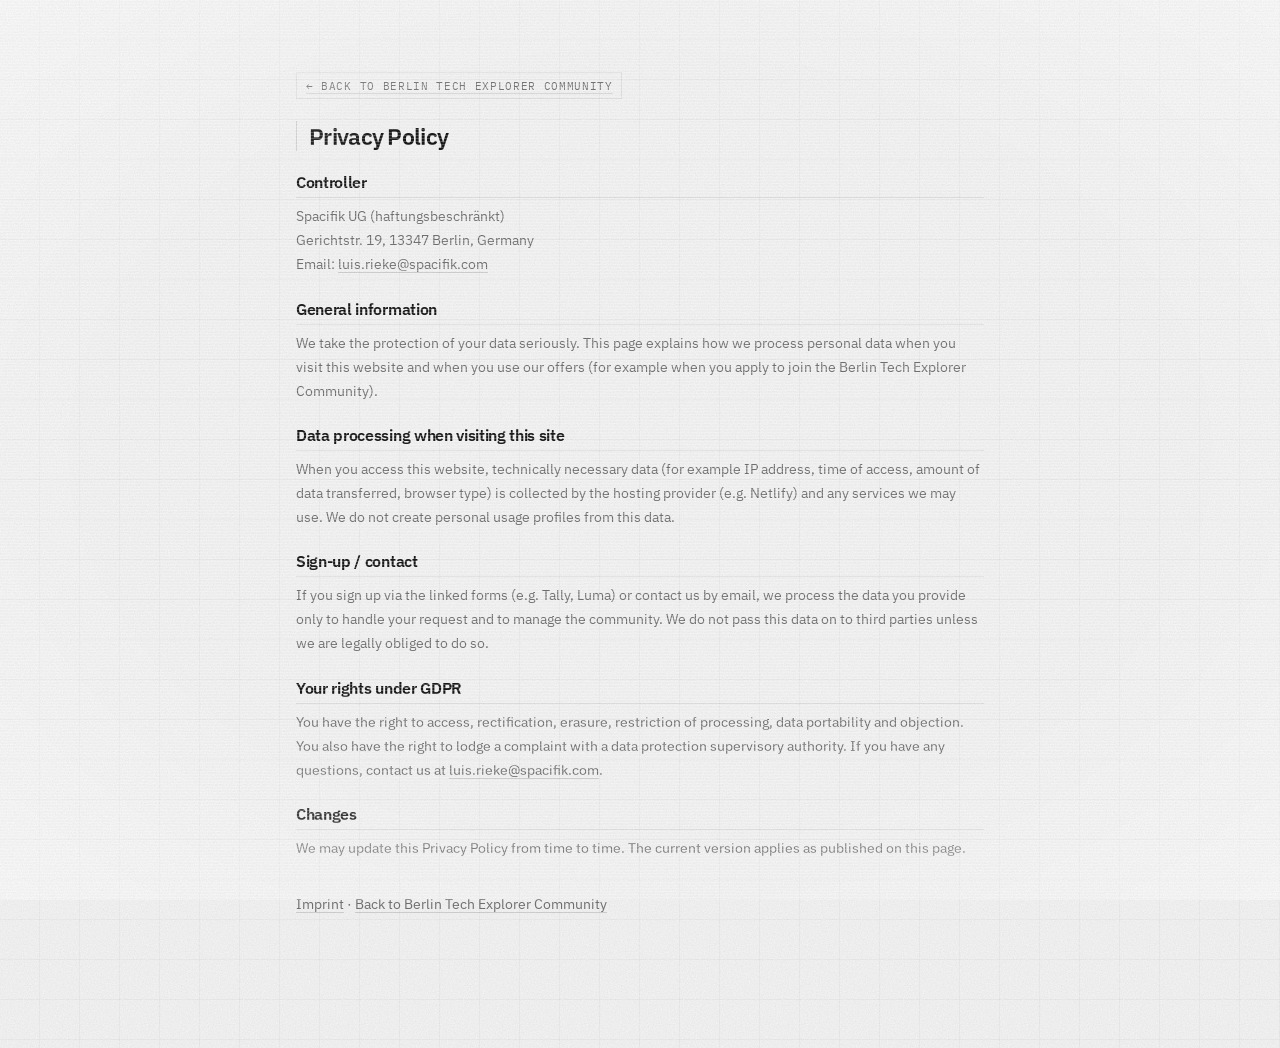
==== commit 63e7e1ae: "Invert the black-and-white palette to a light theme. The mint Slack mark stays; backgrounds, type, f" ====
--- a/datenschutz.html
+++ b/datenschutz.html
@@ -6,7 +6,7 @@
   <title>Privacy Policy – Berlin Tech Explorer Community</title>
   <link rel="icon" type="image/svg+xml" href="favicon.svg" />
   <link href="https://fonts.googleapis.com/css2?family=IBM+Plex+Mono:wght@400;500;600&family=IBM+Plex+Sans:wght@400;500;600&display=swap" rel="stylesheet">
-  <link rel="stylesheet" href="styles.css?v=b33bebff">
+  <link rel="stylesheet" href="styles.css?v=invert1">
 </head>
 <body>
   <div class="legal-page">
--- a/styles.css
+++ b/styles.css
@@ -1,15 +1,16 @@
 :root {
-  --bg: #090909;
-  --surface: #090909;
-  --grid-line: rgba(255, 255, 255, 0.028);
-  --text: #e5e5e5;
-  --text-muted: #8c8c8c;
-  --text-dim: #5c5c5c;
-  --border: rgba(255, 255, 255, 0.08);
-  --border-strong: rgba(255, 255, 255, 0.14);
+  color-scheme: light;
+  --bg: #f6f6f6;
+  --surface: #f6f6f6;
+  --grid-line: rgba(0, 0, 0, 0.028);
+  --text: #1a1a1a;
+  --text-muted: #737373;
+  --text-dim: #a3a3a3;
+  --border: rgba(0, 0, 0, 0.08);
+  --border-strong: rgba(0, 0, 0, 0.14);
   --mono: 'IBM Plex Mono', 'JetBrains Mono', ui-monospace, monospace;
   --sans: 'IBM Plex Sans', system-ui, sans-serif;
-  --noise: url("data:image/svg+xml,%3Csvg xmlns='http://www.w3.org/2000/svg' width='220' height='220'%3E%3Cfilter id='n'%3E%3CfeTurbulence type='fractalNoise' baseFrequency='0.85' numOctaves='3' stitchTiles='stitch'/%3E%3CfeColorMatrix values='0 0 0 0 1 0 0 0 0 1 0 0 0 0 1 0 0 0 1 0'/%3E%3C/filter%3E%3Crect width='100%25' height='100%25' filter='url(%23n)'/%3E%3C/svg%3E");
+  --noise: url("data:image/svg+xml,%3Csvg xmlns='http://www.w3.org/2000/svg' width='220' height='220'%3E%3Cfilter id='n'%3E%3CfeTurbulence type='fractalNoise' baseFrequency='0.85' numOctaves='3' stitchTiles='stitch'/%3E%3CfeColorMatrix values='0 0 0 0 0 0 0 0 0 0 0 0 0 0 0 0 0 0 1 0'/%3E%3C/filter%3E%3Crect width='100%25' height='100%25' filter='url(%23n)'/%3E%3C/svg%3E");
 }
 
 /* Atmosphere: grain, scanlines, vignette, scan sweep */
@@ -19,7 +20,7 @@
   inset: 0;
   z-index: 60;
   pointer-events: none;
-  background: radial-gradient(ellipse at center, transparent 55%, rgba(0, 0, 0, 0.55) 100%);
+  background: radial-gradient(ellipse at center, transparent 55%, rgba(255, 255, 255, 0.55) 100%);
 }
 
 html::after {
@@ -31,7 +32,7 @@
   height: 22vh;
   z-index: 61;
   pointer-events: none;
-  background: linear-gradient(to bottom, transparent, rgba(255, 255, 255, 0.025) 50%, transparent);
+  background: linear-gradient(to bottom, transparent, rgba(0, 0, 0, 0.025) 50%, transparent);
   transform: translateY(-30vh);
   animation: scan-sweep 9s linear infinite;
 }
@@ -55,8 +56,8 @@
   z-index: 63;
   pointer-events: none;
   background: repeating-linear-gradient(to bottom,
-      rgba(0, 0, 0, 0.22) 0,
-      rgba(0, 0, 0, 0.22) 1px,
+      rgba(255, 255, 255, 0.22) 0,
+      rgba(255, 255, 255, 0.22) 1px,
       transparent 1px,
       transparent 3px);
 }
@@ -69,7 +70,7 @@
   z-index: 64;
   pointer-events: none;
   opacity: 0;
-  mix-blend-mode: screen;
+  mix-blend-mode: multiply;
   image-rendering: pixelated;
 }
 
@@ -191,7 +192,7 @@
   height: 5px;
   border-radius: 50%;
   background: var(--text);
-  box-shadow: 0 0 6px rgba(255, 255, 255, 0.6);
+  box-shadow: 0 0 6px rgba(0, 0, 0, 0.6);
   animation: live-blink 1.6s steps(1) infinite;
 }
 
@@ -360,7 +361,7 @@
   pointer-events: none;
   opacity: 0;
   transition: opacity 200ms ease;
-  background: radial-gradient(circle at var(--mx, 50%) var(--my, 50%), rgba(255, 255, 255, 0.07), transparent 45%);
+  background: radial-gradient(circle at var(--mx, 50%) var(--my, 50%), rgba(0, 0, 0, 0.07), transparent 45%);
 }
 
 .card.is-tilting::after {
@@ -503,7 +504,7 @@
 }
 
 .cta:hover .cta-meta {
-  color: #3a3a3a;
+  color: #c5c5c5;
 }
 
 @keyframes cta-glitch {
@@ -650,7 +651,7 @@
   align-items: center;
   justify-content: center;
   padding: 1.25rem;
-  background: rgba(0, 0, 0, 0.72);
+  background: rgba(255, 255, 255, 0.72);
   backdrop-filter: blur(4px) grayscale(1);
   -webkit-backdrop-filter: blur(4px) grayscale(1);
   animation: popup-fade 0.25s ease-out both;
@@ -665,11 +666,11 @@
   width: 100%;
   max-width: 460px;
   background: var(--bg);
-  border: 1px solid rgba(255, 255, 255, 0.55);
+  border: 1px solid rgba(0, 0, 0, 0.55);
   box-shadow:
-    0 0 0 1px rgba(255, 255, 255, 0.06),
-    0 0 40px rgba(255, 255, 255, 0.06),
-    0 30px 80px rgba(0, 0, 0, 0.8);
+    0 0 0 1px rgba(0, 0, 0, 0.06),
+    0 0 40px rgba(0, 0, 0, 0.06),
+    0 30px 80px rgba(255, 255, 255, 0.8);
   outline: none;
   animation: popup-glitch-in 0.45s steps(1) both;
 }
@@ -850,6 +851,55 @@
   text-decoration: none;
 }
 
+/* Media page: cover download */
+.media-page {
+  width: 100%;
+  max-width: 1040px;
+  text-align: left;
+}
+
+.media-boot {
+  font-family: var(--mono);
+  font-size: 0.62rem;
+  letter-spacing: 0.04em;
+  color: var(--text-dim);
+  margin-bottom: 0.6rem;
+}
+
+.media-page h1 {
+  font-size: clamp(1.85rem, 4vw, 2.5rem);
+  font-weight: 600;
+  letter-spacing: -0.03em;
+  color: var(--text);
+  margin-top: 0.55rem;
+  line-height: 1.15;
+}
+
+.media-lead {
+  margin-top: 0.75rem;
+  max-width: 62ch;
+  color: var(--text-muted);
+  font-size: 0.98rem;
+  line-height: 1.65;
+}
+
+.cover-frame {
+  margin: 1.6rem 0 1.15rem;
+  border: 1px solid var(--border-strong);
+  background: #f6f6f6;
+  line-height: 0;
+}
+
+.cover-frame img {
+  display: block;
+  width: 100%;
+  height: auto;
+}
+
+.media-page .luma-calendars {
+  margin-top: 0.15rem;
+}
+
 @media (prefers-reduced-motion: reduce) {
   *,
   *::before,
